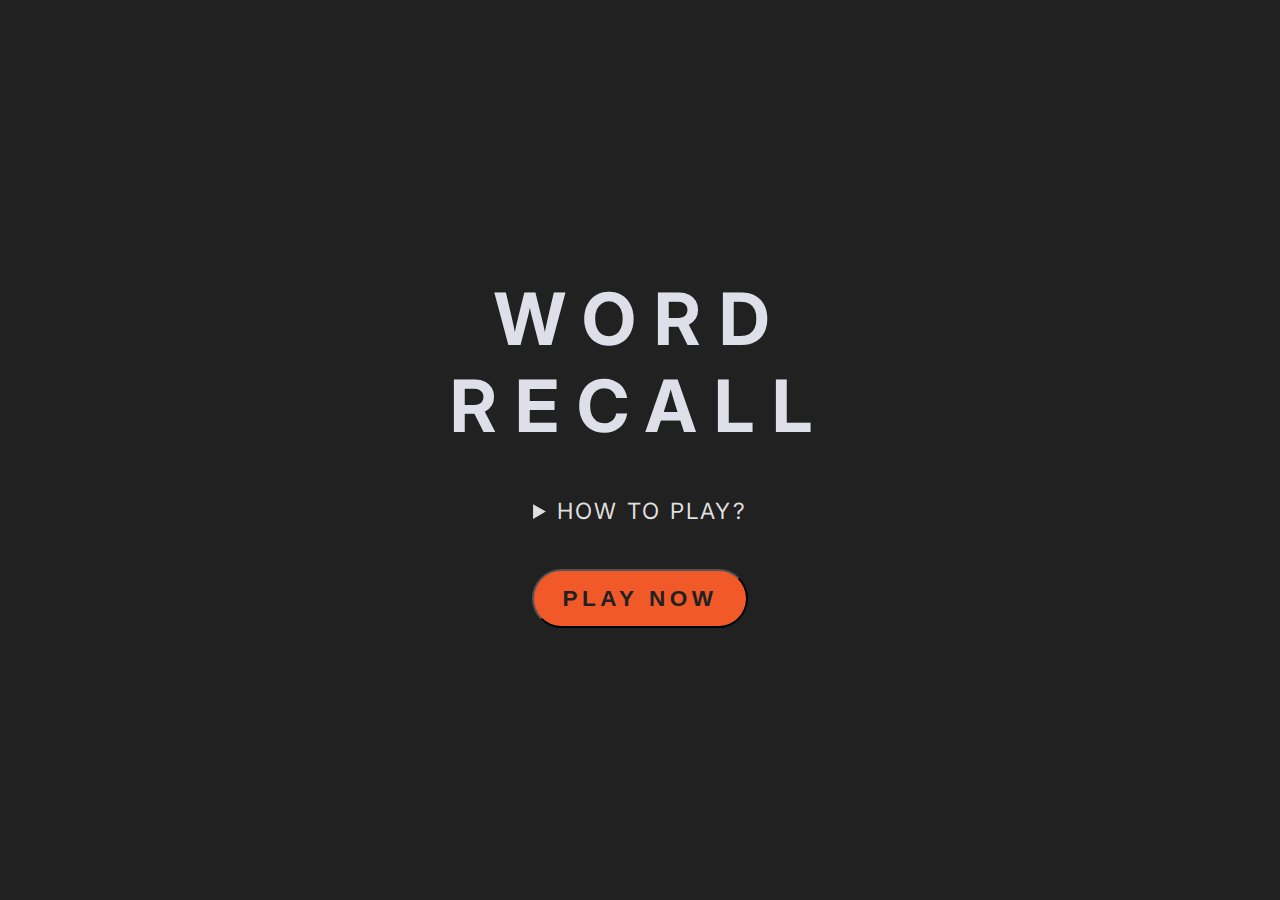
==== game.html @ 9bb97f2c "Complete 2nd HTML page and basic CSS for it" ====
<!DOCTYPE html>
<html lang="en">
<head>
  <meta charset="UTF-8">
  <meta http-equiv="X-UA-Compatible" content="IE=edge">
  <meta name="viewport" content="width=device-width, initial-scale=1.0">
  <script defer src="script.js"></script>
  <link rel="preconnect" href="https://fonts.googleapis.com">
  <link rel="preconnect" href="https://fonts.gstatic.com" crossorigin>
  <link href="https://fonts.googleapis.com/css2?family=Inter:wght@200;400;700;900&display=swap" rel="stylesheet">
  <link rel="stylesheet" href="https://fonts.googleapis.com/css2?family=Material+Symbols+Outlined:opsz,wght,FILL,GRAD@48,400,0,0" />
  <link rel="stylesheet" href="style.css">
  <title>Word-Recall</title>
</head>
<body class="page-one">
  <header>
    <h1>WORD RECALL</h1>
  </header>
  <section>
    <details>
      <summary>HOW TO PLAY?</summary>
      <div>
        <p>- Read the definition. </p>
        <p>- Use the letters provided to recall the correct word.</p>
        <p>- Have fun!</p>
      </div>
    </details>
  </section>
  <button id="playBtn">PLAY NOW</button>
</body>
</html>
---- style.css ----
* {
  box-sizing: border-box;
}

body {
  height: 100vh;
  display: flex;
  flex-direction: column;
  justify-content: center;
  align-items: center;
  font-family: 'Inter', sans-serif;
  background-color: rgb(33, 33, 33);
}

main {
  margin: 5vmin;
  display: flex;
  flex-direction: column;
  justify-content: center;
  align-items: center;
}

#bank {
  display: grid;
  grid-template-columns: repeat(5, 8vmin);
  grid-template-rows: repeat(2, 6.5vmin);
  gap: 1.5vmin;
  margin: 5vmin;
}

.letterBtn {
  border-radius: 45%;
  font-size: 3vmin;
  font-weight: 700;
}

.yellow {
  background-color: rgb(252, 195, 64);
  /* box-shadow: 0px 1px 8px rgba(252, 195, 64, .7); */
}

.orange {
  background-color: rgb(241, 89, 41);
  /* box-shadow: 0px 1px 8px rgba(241, 89, 41, .7); */
}

.blue {
  background-color: rgb(46, 166, 222);
  /* box-shadow: 0px 1px 8px rgba(46, 166, 222, .7); */
}
#submit {
  height: 6.5vmin;
  width: 24vmin;
  margin: 5vmin 1vmin;
  background-color: rgb(223, 223, 233);
  color: rgb(33, 33,33);
  border-radius: 4vmin;
  font-weight: 700;
  font-size: 2.5vmin;
  letter-spacing: .5vmin;
  /* box-shadow: 0px 1px 8px rgba(223, 223, 223 .7); */
}
header {
  width: 50vw;
  display: flex;
  justify-content:space-between;
  font-size: 2vmin;
  font-weight: 400;
  letter-spacing: .5vmin;
  text-align: center;
}
#scorecard {
  height: 5vmin;
  max-width: 20vmin;
  padding: 1vmin;
  color: rgb(252, 195, 64);
  border: .5vmin solid rgb(252, 195, 64);
  box-shadow: 0px 1px 8px rgba(252, 195, 64, .7);
  border-radius: 3vmin;
}
#timer {
  color: rgb(223, 223, 233);
  margin: 10vmin 0 0 0;
  font-size: 3vmin;
}

#wordBar {
  height: 6.5vmin;
  border: .5vmin solid rgb(223, 223, 233);
  width: 45vmin;
  border-radius: 3vmin;
  color:rgb(223, 223, 233);
  font-weight: 700;
  font-size: 3.25vmin;
  letter-spacing: 1vmin;
  text-align:center;
  padding: 1vmin 0 0 0;
  /* box-shadow: 0px 1px 8px rgba(223,223,223, .7) */
}

h2 {
  height: 12vmin;
  width: 45vmin;
  padding: 4vmin;
  background-color: rgb(223, 223, 233);
  color: rgb(33, 33,33);
  border-radius: 5vmin;
  font-weight: 700;
  font-size: 2.5vmin;
  letter-spacing: .5vmin;
  text-align: center;
  /* box-shadow: 0px 1px 8px rgba(223, 223, 223 .7) */
}

#backspace {
  border-radius: 5vmin;
  padding: .5vmin;
}

.material-symbols-outlined {
  font-size: 4vmin;
}
h1 {
  font-size: 8vmin;
  color: rgb(223, 223, 233);
  letter-spacing: 2vmin;
}

p {
  color: rgb(252, 195, 64);
  font-size: 2vmin;
  letter-spacing: .25vmin;
}

summary {
  color: rgb(223, 223, 223);
  font-size: 2.5vmin;
  letter-spacing: .25vmin;
}

.page-one {
  margin: 0 auto;
  display: flex;
  flex-direction: column;
}

#playBtn {
  height: 6.5vmin;
  width: 24vmin;
  margin: 5vmin 1vmin;
  background-color: rgb(241, 89, 41);
  color: rgb(33, 33,33);
  border-radius: 4vmin;
  font-weight: 700;
  font-size: 2.5vmin;
  letter-spacing: .5vmin;
}
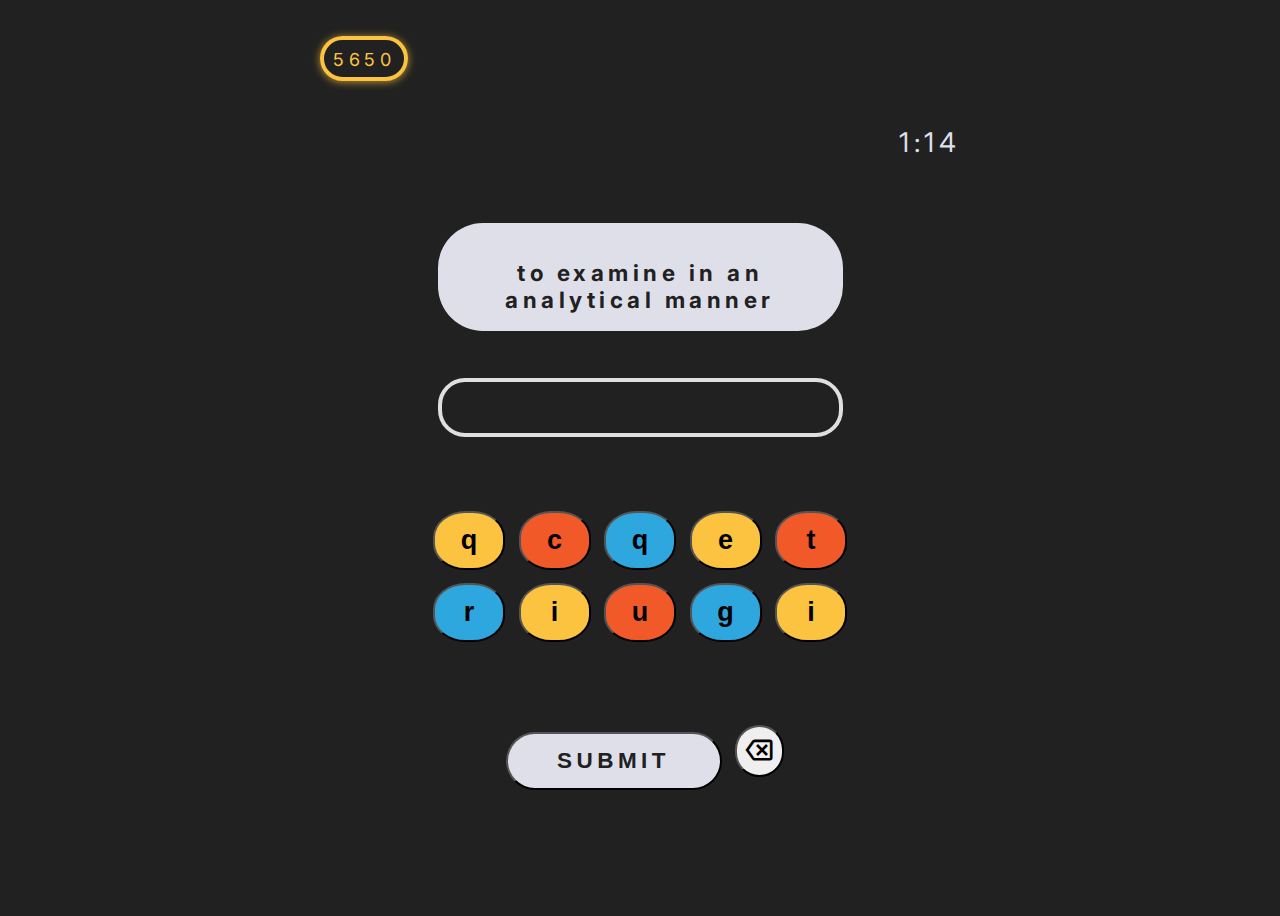
==== commit 12e104b8: "Link HTML pages" ====
--- a/game.html
+++ b/game.html
@@ -10,22 +10,34 @@
   <link href="https://fonts.googleapis.com/css2?family=Inter:wght@200;400;700;900&display=swap" rel="stylesheet">
   <link rel="stylesheet" href="https://fonts.googleapis.com/css2?family=Material+Symbols+Outlined:opsz,wght,FILL,GRAD@48,400,0,0" />
   <link rel="stylesheet" href="style.css">
-  <title>Word-Recall</title>
+  <title>Word Recall</title>
 </head>
-<body class="page-one">
-  <header>
-    <h1>WORD RECALL</h1>
-  </header>
-  <section>
-    <details>
-      <summary>HOW TO PLAY?</summary>
-      <div>
-        <p>- Read the definition. </p>
-        <p>- Use the letters provided to recall the correct word.</p>
-        <p>- Have fun!</p>
-      </div>
-    </details>
+<body>
+<header>
+  <div id="scorecard">5650</div>
+  <div id="timer">1:14</div>
+</header>
+<main> 
+  <h2 id="def-prompt"></h2>
+  <p id="wordBar"></p>
+  <section id="bank">
+    <button id="0" class="letterBtn yellow"></button>
+    <button id="1" class="letterBtn orange"></button>
+    <button id="2" class="letterBtn blue"></button>
+    <button id="3" class="letterBtn yellow"></button>
+    <button id="4" class="letterBtn orange"></button>
+    <button id="5" class="letterBtn blue"></button>
+    <button id="6" class="letterBtn yellow"></button>
+    <button id="7" class="letterBtn orange"></button>
+    <button id="8" class="letterBtn blue"></button>
+    <button id="9" class="letterBtn yellow"></button>
   </section>
-  <button id="playBtn">PLAY NOW</button>
+  <section class="button">
+    <button id="submit">SUBMIT</button> 
+    <button id="backspace"><span class="material-symbols-outlined">
+      backspace
+      </span></button>
+  </section>
+</main>
 </body>
 </html>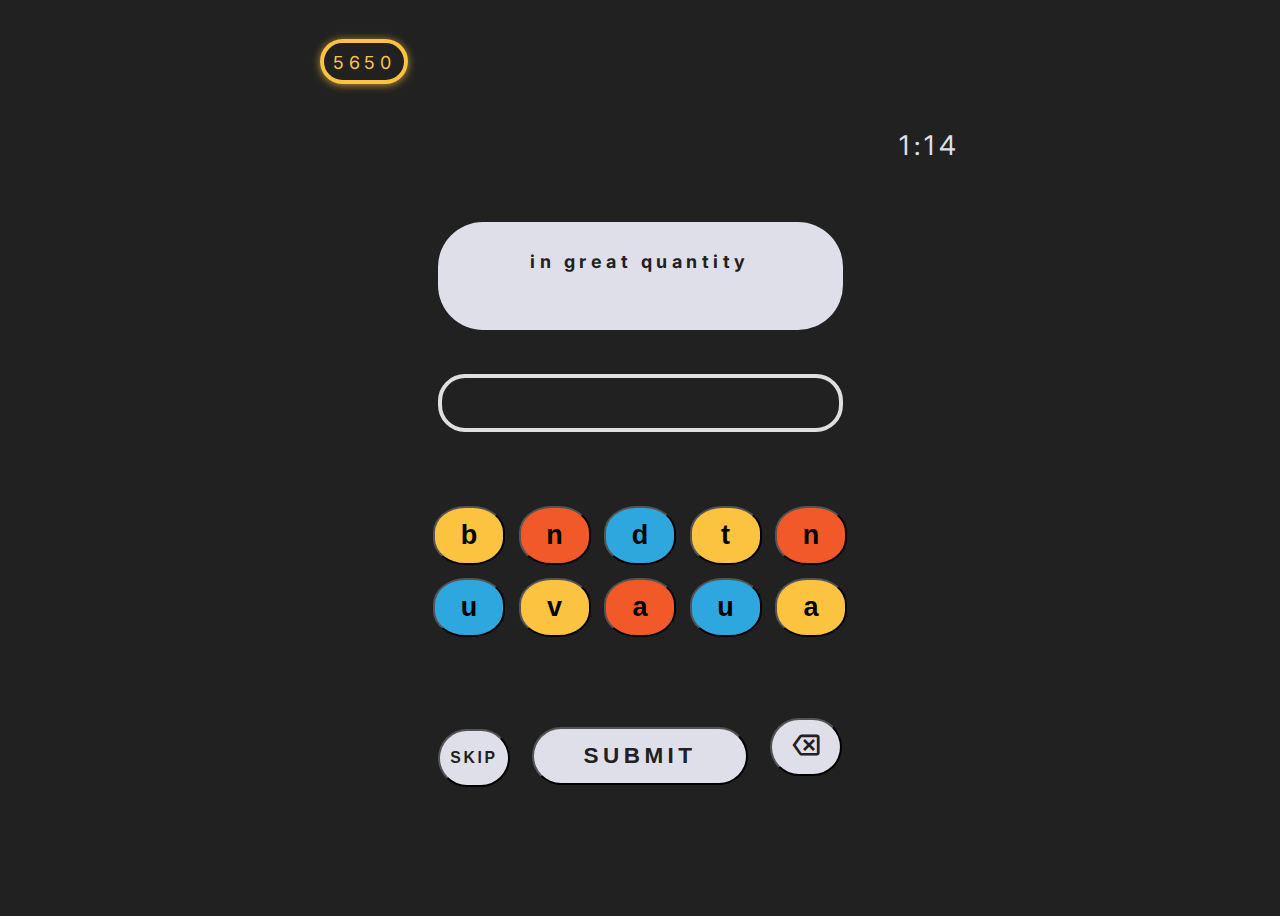
==== commit 47c6f00d: "Add a skip word button" ====
--- a/game.html
+++ b/game.html
@@ -33,6 +33,7 @@
     <button id="9" class="letterBtn yellow"></button>
   </section>
   <section class="button">
+    <button id="skip">SKIP</buttonid></button>
     <button id="submit">SUBMIT</button> 
     <button id="backspace"><span class="material-symbols-outlined">
       backspace
--- a/style.css
+++ b/style.css
@@ -101,20 +101,27 @@
 h2 {
   height: 12vmin;
   width: 45vmin;
-  padding: 4vmin;
+  padding: 3.25vmin;
   background-color: rgb(223, 223, 233);
   color: rgb(33, 33,33);
   border-radius: 5vmin;
   font-weight: 700;
-  font-size: 2.5vmin;
+  font-size: 2vmin;
   letter-spacing: .5vmin;
   text-align: center;
   /* box-shadow: 0px 1px 8px rgba(223, 223, 223 .7) */
 }
 
 #backspace {
-  border-radius: 5vmin;
-  padding: .5vmin;
+  height: 6.5vmin;
+  width: 8vmin;
+  margin: 0 1vmin;
+  background-color: rgb(223, 223, 233);
+  color: rgb(33, 33,33);
+  border-radius: 4vmin;
+  font-weight: 700;
+  font-size: 1.75vmin;
+  letter-spacing: .3vmin;
 }
 
 .material-symbols-outlined {
@@ -154,4 +161,16 @@
   font-weight: 700;
   font-size: 2.5vmin;
   letter-spacing: .5vmin;
+}
+
+#skip {
+    height: 6.5vmin;
+    width: 8vmin;
+    margin: 5vmin 1vmin;
+    background-color: rgb(223, 223, 233);
+    color: rgb(33, 33,33);
+    border-radius: 4vmin;
+    font-weight: 700;
+    font-size: 1.75vmin;
+    letter-spacing: .3vmin;
 }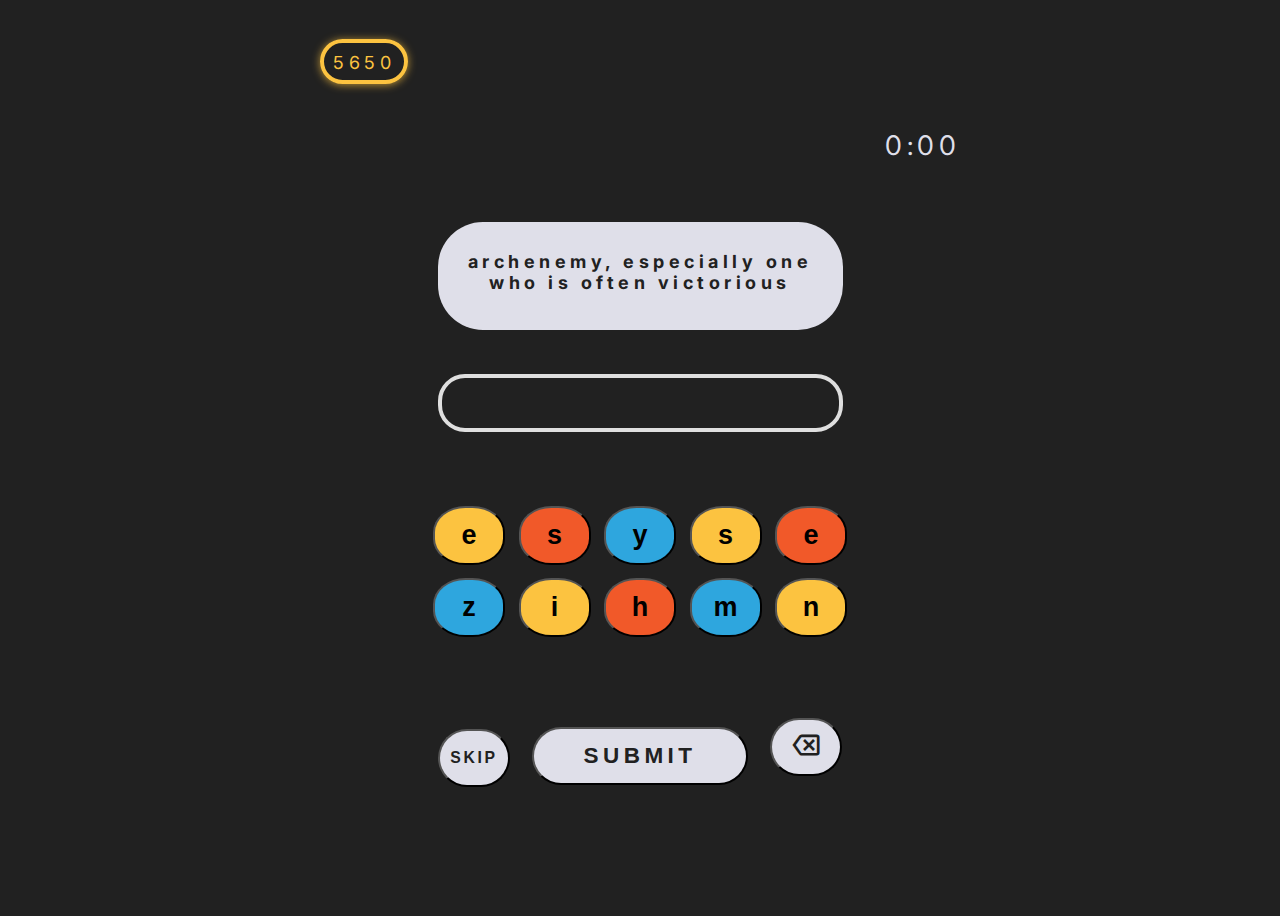
==== commit 44675953: "Complete countdown timer" ====
--- a/game.html
+++ b/game.html
@@ -15,9 +15,9 @@
 <body>
 <header>
   <div id="scorecard">5650</div>
-  <div id="timer">1:14</div>
+  <div id="timer">0:00</div>
 </header>
-<main> 
+<main id="body"> 
   <h2 id="def-prompt"></h2>
   <p id="wordBar"></p>
   <section id="bank">
--- a/style.css
+++ b/style.css
@@ -27,7 +27,6 @@
   gap: 1.5vmin;
   margin: 5vmin;
 }
-
 .letterBtn {
   border-radius: 45%;
   font-size: 3vmin;
@@ -164,13 +163,17 @@
 }
 
 #skip {
-    height: 6.5vmin;
-    width: 8vmin;
-    margin: 5vmin 1vmin;
-    background-color: rgb(223, 223, 233);
-    color: rgb(33, 33,33);
-    border-radius: 4vmin;
-    font-weight: 700;
-    font-size: 1.75vmin;
-    letter-spacing: .3vmin;
+  height: 6.5vmin;
+  width: 8vmin;
+  margin: 5vmin 1vmin;
+  background-color: rgb(223, 223, 233);
+  color: rgb(33, 33,33);
+  border-radius: 4vmin;
+  font-weight: 700;
+  font-size: 1.75vmin;
+  letter-spacing: .3vmin;
+}
+
+.clicked {
+  background-color: rgb(223, 223, 223);
 }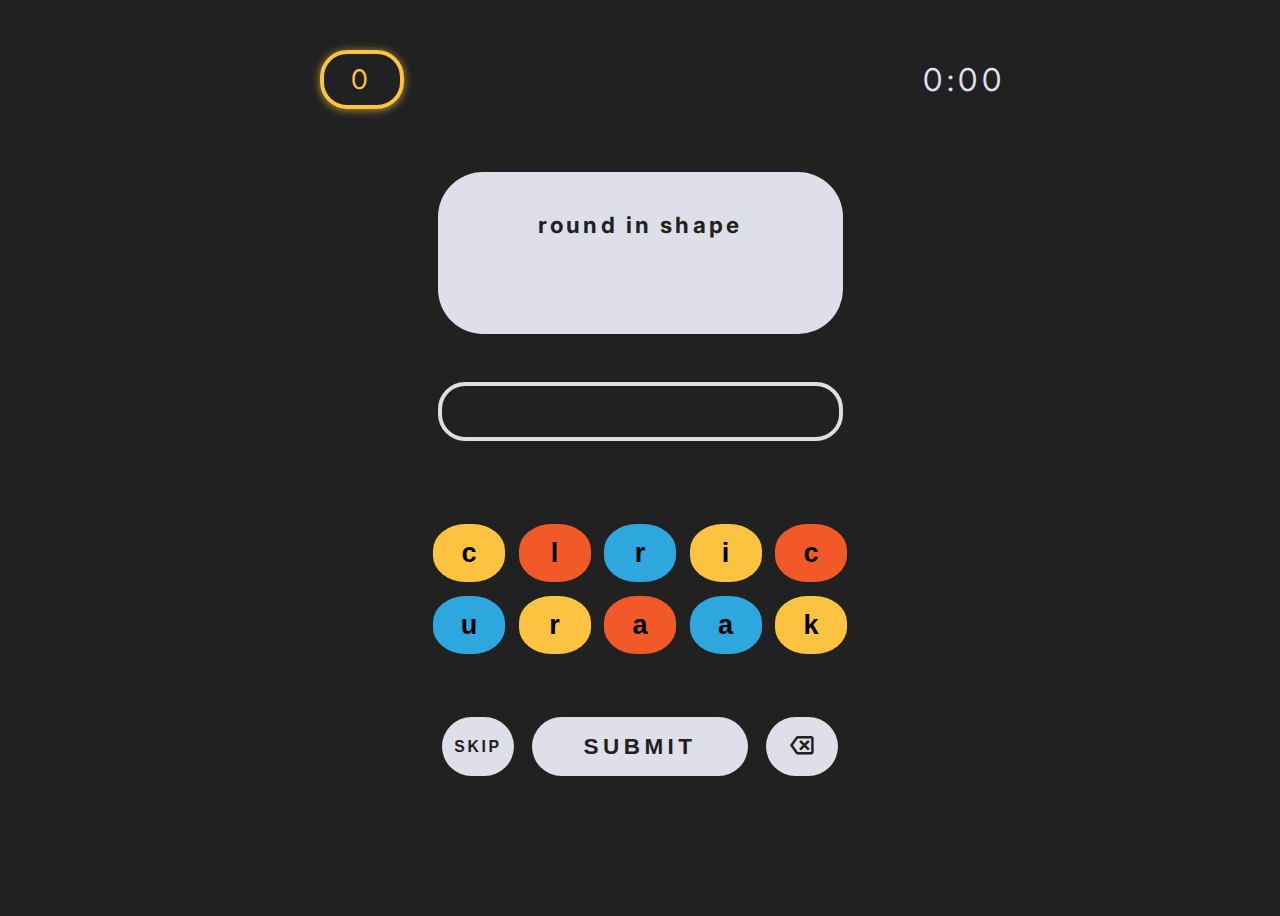
==== commit 97f6dbc7: "Add scorecard feature" ====
--- a/game.html
+++ b/game.html
@@ -14,7 +14,7 @@
 </head>
 <body>
 <header>
-  <div id="scorecard">5650</div>
+  <div id="scorecard">0</div>
   <div id="timer">0:00</div>
 </header>
 <main id="body"> 
--- a/style.css
+++ b/style.css
@@ -25,7 +25,7 @@
   grid-template-columns: repeat(5, 8vmin);
   grid-template-rows: repeat(2, 6.5vmin);
   gap: 1.5vmin;
-  margin: 5vmin;
+  margin: 6vmin 0 2vmin 0;
 }
 .letterBtn {
   border-radius: 45%;
@@ -35,18 +35,40 @@
 
 .yellow {
   background-color: rgb(252, 195, 64);
+  border: none;
   /* box-shadow: 0px 1px 8px rgba(252, 195, 64, .7); */
+}
+.yellow:hover {
+  background-color: rgba(252, 195, 64, .9);
+  transform: scale(.92);
+  transition: transform 150ms ease-in;
 }
 
 .orange {
   background-color: rgb(241, 89, 41);
+  border: none;
   /* box-shadow: 0px 1px 8px rgba(241, 89, 41, .7); */
+}
+.orange:hover {
+  background-color: rgba(241, 89, 41, .9);
+  transform: scale(.92);
+  transition: transform 150ms ease-in;
 }
 
 .blue {
   background-color: rgb(46, 166, 222);
+  border: none;
   /* box-shadow: 0px 1px 8px rgba(46, 166, 222, .7); */
 }
+
+.blue:hover {
+  background-color: rgba(46, 166, 222, .9);
+  transform: scale(.92);
+  transition: transform 150ms ease-in;
+}
+
+
+
 #submit {
   height: 6.5vmin;
   width: 24vmin;
@@ -57,21 +79,25 @@
   font-weight: 700;
   font-size: 2.5vmin;
   letter-spacing: .5vmin;
+  border: none;
   /* box-shadow: 0px 1px 8px rgba(223, 223, 223 .7); */
 }
 header {
   width: 50vw;
-  display: flex;
+  display:flex;
   justify-content:space-between;
+  align-items: center;
   font-size: 2vmin;
   font-weight: 400;
   letter-spacing: .5vmin;
   text-align: center;
 }
 #scorecard {
-  height: 5vmin;
+  height: 6.5vmin;
+  min-width: 8vmin;
   max-width: 20vmin;
-  padding: 1vmin;
+  font-size: 3vmin;
+  padding: 1vmin 3vmin;
   color: rgb(252, 195, 64);
   border: .5vmin solid rgb(252, 195, 64);
   box-shadow: 0px 1px 8px rgba(252, 195, 64, .7);
@@ -79,8 +105,8 @@
 }
 #timer {
   color: rgb(223, 223, 233);
-  margin: 10vmin 0 0 0;
-  font-size: 3vmin;
+  margin: 0vmin -5vmin 0 0;
+  font-size: 3.5vmin;
 }
 
 #wordBar {
@@ -98,82 +124,119 @@
 }
 
 h2 {
-  height: 12vmin;
+  height: 18vmin;
   width: 45vmin;
-  padding: 3.25vmin;
+  padding: 4.25vmin 3vmin 2vmin 3vmin;
   background-color: rgb(223, 223, 233);
   color: rgb(33, 33,33);
   border-radius: 5vmin;
   font-weight: 700;
+  font-size: 2.5vmin;
+  letter-spacing: .35vmin;
+  text-align: center;
+}
+
+#backspace {
+  height: 6.5vmin;
+  margin: 5vmin 1vmin;
+  width: 8vmin;
+  background-color: rgb(223, 223, 233);
+  color: rgb(33, 33,33);
+  border-radius: 4vmin;
+  font-weight: 700;
+  border: none;
+}
+.material-symbols-outlined {
+  font-size: 3.5vmin;
+}
+h1 {
+  font-size: 8vmin;
+  font-weight: 900;
+  color: rgb(33, 33, 33);
+  letter-spacing: 2vmin;
+}
+
+p {
+  color: rgb(252, 195, 64);
+  font-size: 1.75vmin;
+  letter-spacing: .25vmin;
+}
+
+summary {
+  color: rgb(223, 223, 223);
   font-size: 2vmin;
+  letter-spacing: .25vmin;
+}
+
+.page-one {
+  margin: 0 auto;
+  display: flex;
+  flex-direction: column;
+  align-items: center;
+}
+
+#playBtn {
+  height: 4.5vmin;
+  width: 18vmin;
+  margin: 2vmin 1vmin;
+  background-color: rgb(46, 166, 222);
+  color: rgb(33, 33,33);
+  border-radius: 4vmin;
+  border: none;
+  font-weight: 900;
+  font-size: 1.5vmin;
+  letter-spacing: .3vmin;
+}
+
+#playBtn:hover {
+  transform: scale(.98);
+  transition: transform 150ms ease-in;
+  background-color: rgb(40, 118, 155);
+}
+#skip {
+  height: 6.5vmin;
+  width: 8vmin;
+  margin: 5vmin 1vmin;
+  background-color: rgb(223, 223, 233);
+  color: rgb(33, 33,33);
+  border-radius: 4vmin;
+  font-weight: 700;
+  font-size: 1.75vmin;
+  letter-spacing: .3vmin;
+  border: none;
+}
+
+.clicked {
+  background-color: rgb(223, 223, 223);
+}
+
+.button {
+  display: flex;
+  align-items: center;
+  margin: auto;
+}
+
+#skip:hover, #submit:hover, #backspace:hover {
+  background-color: rgba(223, 223, 223, 0.7);
+  transform: scale(.92);
+  transition: transform 200ms ease-in;
+}
+
+
+.home {
+  width: 50vw;
+  display: flex;
+  justify-content:center;
   letter-spacing: .5vmin;
   text-align: center;
-  /* box-shadow: 0px 1px 8px rgba(223, 223, 223 .7) */
-}
-
-#backspace {
-  height: 6.5vmin;
-  width: 8vmin;
-  margin: 0 1vmin;
-  background-color: rgb(223, 223, 233);
-  color: rgb(33, 33,33);
-  border-radius: 4vmin;
-  font-weight: 700;
-  font-size: 1.75vmin;
-  letter-spacing: .3vmin;
-}
-
-.material-symbols-outlined {
-  font-size: 4vmin;
-}
-h1 {
-  font-size: 8vmin;
-  color: rgb(223, 223, 233);
-  letter-spacing: 2vmin;
-}
-
-p {
-  color: rgb(252, 195, 64);
-  font-size: 2vmin;
-  letter-spacing: .25vmin;
-}
-
-summary {
-  color: rgb(223, 223, 223);
-  font-size: 2.5vmin;
-  letter-spacing: .25vmin;
-}
-
-.page-one {
-  margin: 0 auto;
-  display: flex;
-  flex-direction: column;
-}
-
-#playBtn {
-  height: 6.5vmin;
-  width: 24vmin;
-  margin: 5vmin 1vmin;
-  background-color: rgb(241, 89, 41);
-  color: rgb(33, 33,33);
-  border-radius: 4vmin;
-  font-weight: 700;
-  font-size: 2.5vmin;
-  letter-spacing: .5vmin;
-}
-
-#skip {
-  height: 6.5vmin;
-  width: 8vmin;
-  margin: 5vmin 1vmin;
-  background-color: rgb(223, 223, 233);
-  color: rgb(33, 33,33);
-  border-radius: 4vmin;
-  font-weight: 700;
-  font-size: 1.75vmin;
-  letter-spacing: .3vmin;
-}
-
-.clicked {
-  background-color: rgb(223, 223, 223);
+  text-shadow: 0px 0px 30px rgba(255, 255, 255, 0.6);
+  margin: 15vmin;
+}
+
+.home:hover {
+  text-shadow: 0px 0px 10px rgba(163, 163, 163, 0.7)
+}
+
+.minus {
+  color:rgb(241, 89, 41);
 }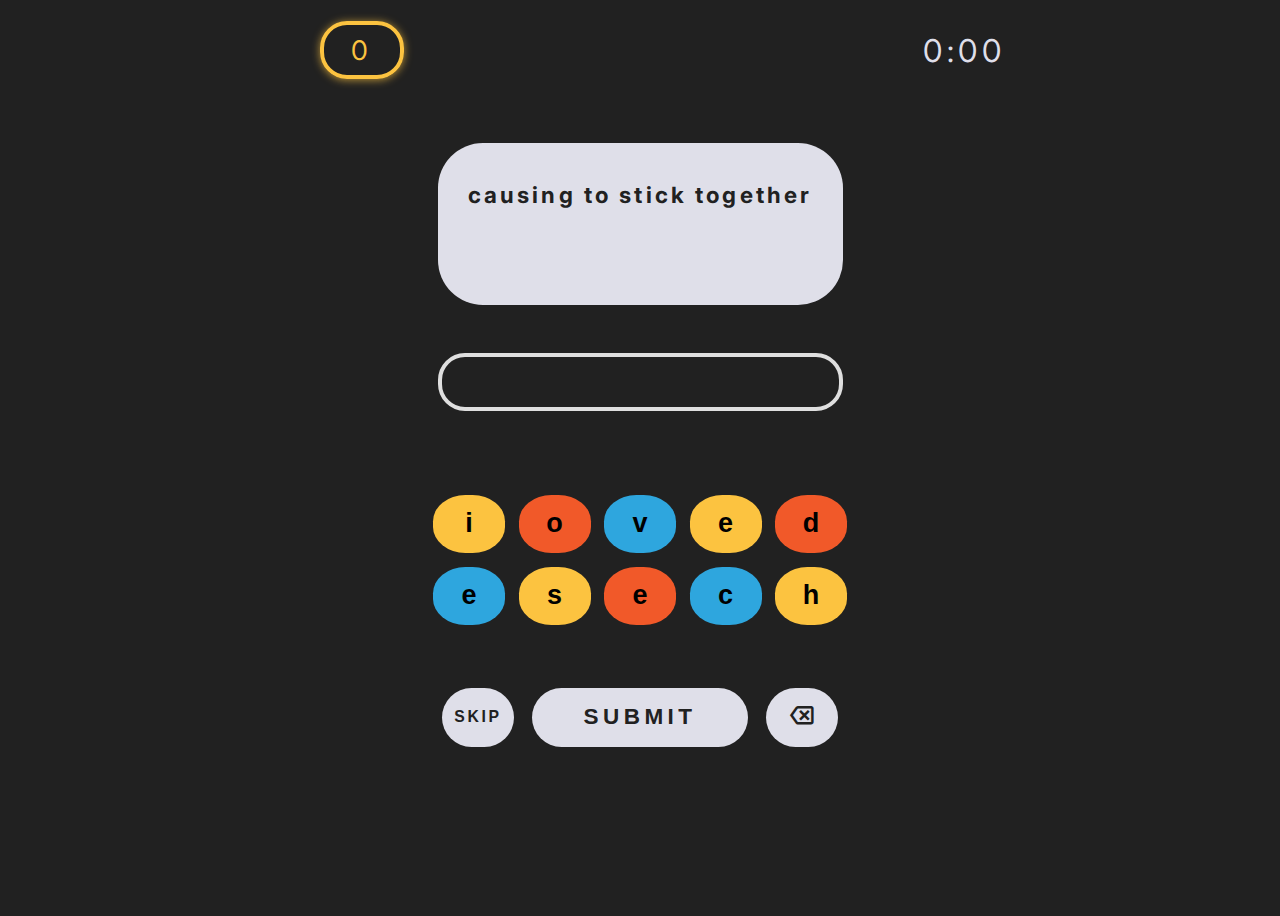
==== commit a972e8f6: "Styling updates" ====
--- a/game.html
+++ b/game.html
@@ -39,6 +39,7 @@
       backspace
       </span></button>
   </section>
+  <a href="/game.html"><button id="play-again">PLAY AGAIN</button></a> 
 </main>
 </body>
 </html>--- a/style.css
+++ b/style.css
@@ -36,38 +36,36 @@
 .yellow {
   background-color: rgb(252, 195, 64);
   border: none;
-  /* box-shadow: 0px 1px 8px rgba(252, 195, 64, .7); */
 }
 .yellow:hover {
   background-color: rgba(252, 195, 64, .9);
   transform: scale(.92);
   transition: transform 150ms ease-in;
+  box-shadow: 0px 1px 6px rgba(252, 195, 64, .6)
 }
 
 .orange {
   background-color: rgb(241, 89, 41);
   border: none;
-  /* box-shadow: 0px 1px 8px rgba(241, 89, 41, .7); */
 }
 .orange:hover {
   background-color: rgba(241, 89, 41, .9);
   transform: scale(.92);
   transition: transform 150ms ease-in;
+  box-shadow: 0px 1px 6px rgba(241, 89, 41, .6)
 }
 
 .blue {
   background-color: rgb(46, 166, 222);
   border: none;
-  /* box-shadow: 0px 1px 8px rgba(46, 166, 222, .7); */
 }
 
 .blue:hover {
   background-color: rgba(46, 166, 222, .9);
   transform: scale(.92);
   transition: transform 150ms ease-in;
-}
-
-
+  box-shadow: 0px 1px 6px rgba(46, 166, 222, .6)
+}
 
 #submit {
   height: 6.5vmin;
@@ -80,8 +78,21 @@
   font-size: 2.5vmin;
   letter-spacing: .5vmin;
   border: none;
-  /* box-shadow: 0px 1px 8px rgba(223, 223, 223 .7); */
-}
+}
+
+#play-again {
+  height: 6.5vmin;
+  width: 24vmin;
+  margin: 0vmin 1vmin;
+  background-color:rgb(241, 89, 41);
+  color: rgb(33, 33,33);
+  border-radius: 4vmin;
+  font-weight: 700;
+  font-size: 2.5vmin;
+  letter-spacing: .25vmin;
+  border: none;
+}
+
 header {
   width: 50vw;
   display:flex;
@@ -120,7 +131,6 @@
   letter-spacing: 1vmin;
   text-align:center;
   padding: 1vmin 0 0 0;
-  /* box-shadow: 0px 1px 8px rgba(223,223,223, .7) */
 }
 
 h2 {
@@ -192,6 +202,7 @@
   transform: scale(.98);
   transition: transform 150ms ease-in;
   background-color: rgb(40, 118, 155);
+  box-shadow: 0px 1px 6px rgba(223, 223, 223, .6)
 }
 #skip {
   height: 6.5vmin;
@@ -220,8 +231,15 @@
   background-color: rgba(223, 223, 223, 0.7);
   transform: scale(.92);
   transition: transform 200ms ease-in;
-}
-
+  box-shadow: 0px 1px 6px rgba(223, 223, 223, .6)
+}
+
+#play-again:hover {
+  background-color: rgba(241, 89, 41, .9);
+  transform: scale(.92);
+  transition: transform 200ms ease-in;
+  box-shadow: 0px 1px 6px rgba(241, 89, 41, .6)
+}
 
 .home {
   width: 50vw;
